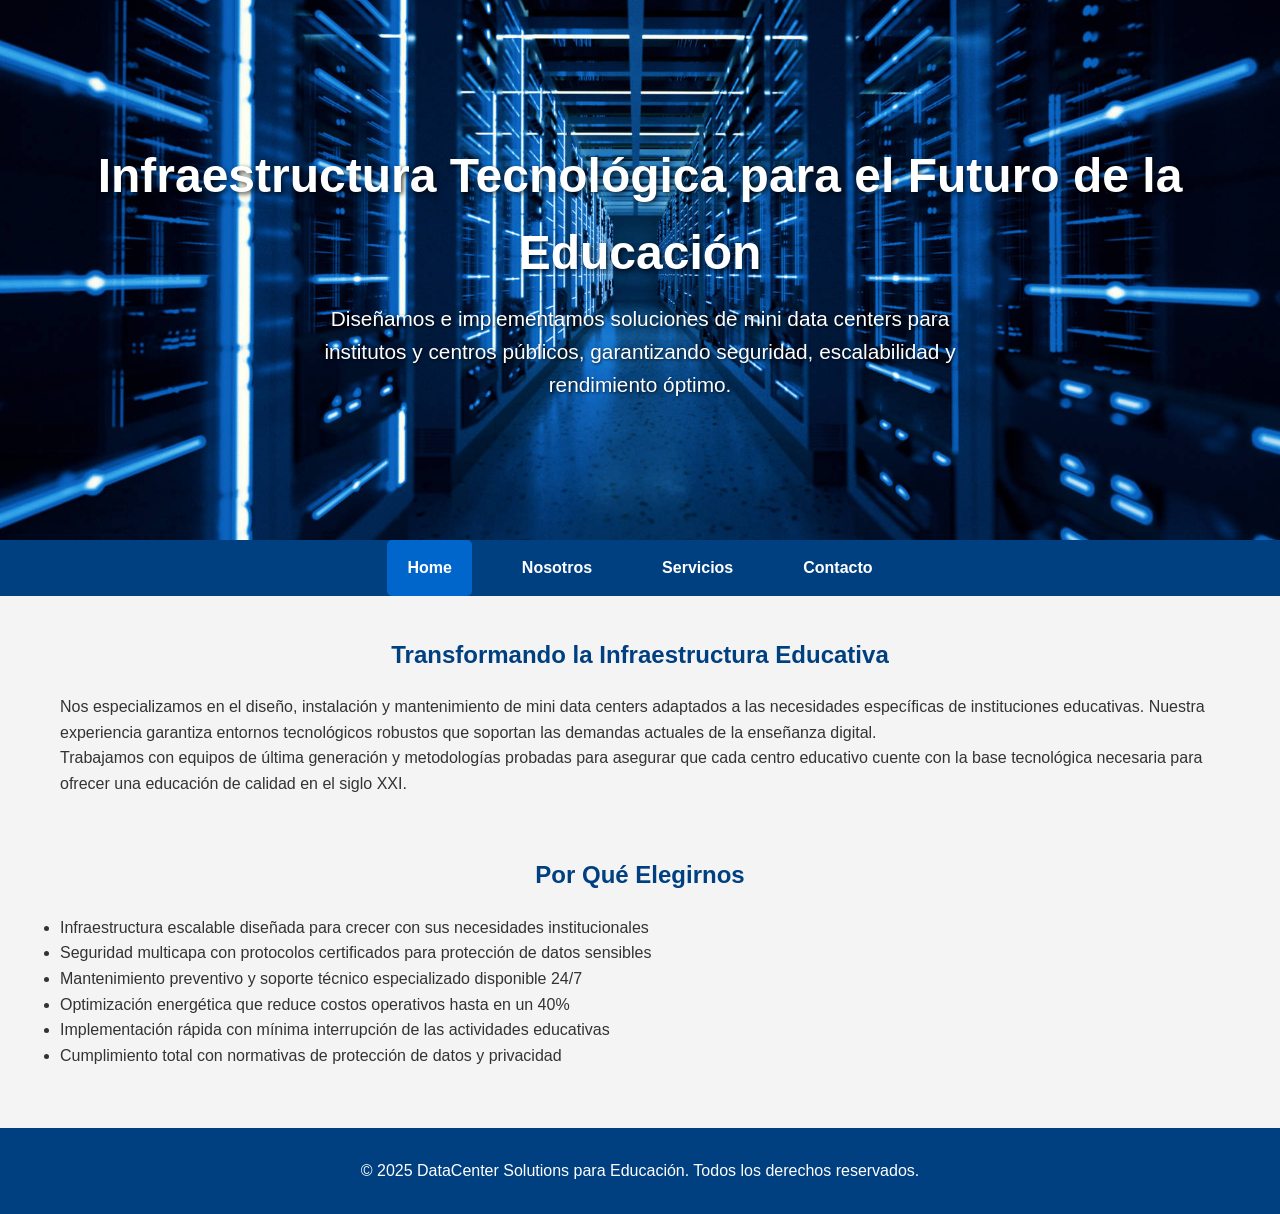
==== PaginaWeb/index.html @ a8e2fc2c "Primer commit desde local" ====
<!DOCTYPE html>
<html lang="es">
<head>
    <meta charset="UTF-8">
    <meta name="viewport" content="width=device-width, initial-scale=1.0">
    <meta name="description" content="Soluciones profesionales de infraestructura tecnológica para centros educativos. Implementación de mini data centers seguros y escalables.">
    <title>Infraestructura Tecnológica para Centros Educativos | DataCenter Solutions</title>
    <link rel="stylesheet" href="css/estilo.css">
</head>
<body>
    <header>
        <h1>Infraestructura Tecnológica para el Futuro de la Educación</h1>
        <p>Diseñamos e implementamos soluciones de mini data centers para institutos y centros públicos, garantizando seguridad, escalabilidad y rendimiento óptimo.</p>
    </header>

    <nav>
        <ul>
            <li><a href="index.html" class="active">Home</a></li>
            <li><a href="sobre.html">Nosotros</a></li>
            <li><a href="servicios.html">Servicios</a></li>
            <li><a href="contacto.html">Contacto</a></li>
        </ul>
    </nav>

    <div class="container">
        <section>
            <h2>Transformando la Infraestructura Educativa</h2>
            <p>Nos especializamos en el diseño, instalación y mantenimiento de mini data centers adaptados a las necesidades específicas de instituciones educativas. Nuestra experiencia garantiza entornos tecnológicos robustos que soportan las demandas actuales de la enseñanza digital.</p>
            <p>Trabajamos con equipos de última generación y metodologías probadas para asegurar que cada centro educativo cuente con la base tecnológica necesaria para ofrecer una educación de calidad en el siglo XXI.</p>
        </section>

        <section>
            <h2>Por Qué Elegirnos</h2>
            <ul>
                <li>Infraestructura escalable diseñada para crecer con sus necesidades institucionales</li>
                <li>Seguridad multicapa con protocolos certificados para protección de datos sensibles</li>
                <li>Mantenimiento preventivo y soporte técnico especializado disponible 24/7</li>
                <li>Optimización energética que reduce costos operativos hasta en un 40%</li>
                <li>Implementación rápida con mínima interrupción de las actividades educativas</li>
                <li>Cumplimiento total con normativas de protección de datos y privacidad</li>
            </ul>
        </section>
    </div>

    <footer>
        <p>&copy; 2025 DataCenter Solutions para Educación. Todos los derechos reservados.</p>
    </footer>
</body>
</html>
---- PaginaWeb/css/estilo.css ----
/* Reset básico */
* {
    margin: 0;
    padding: 0;
    box-sizing: border-box;
}

body {
    font-family: 'Segoe UI', Tahoma, Geneva, Verdana, sans-serif;
    line-height: 1.6;
    color: #333;
    background-color: #f4f4f4;
}

/* Header con imagen hero */
header {
    position: relative;
    background: url('../img/hero.jpg') no-repeat center center/cover;
    height: 60vh;
    color: white;
    display: flex;
    flex-direction: column;
    justify-content: center;
    align-items: center;
    text-align: center;
}

header h1 {
    font-size: 3rem;
    margin-bottom: 10px;
    text-shadow: 2px 2px 5px rgba(0,0,0,0.7);
}

header p {
    font-size: 1.3rem;
    max-width: 700px;
    text-shadow: 1px 1px 3px rgba(0,0,0,0.7);
}

/* Navbar */
nav {
    background-color: #004080;
    position: sticky;
    top: 0;
    z-index: 100;
}

nav ul {
    list-style: none;
    display: flex;
    justify-content: center;
    flex-wrap: wrap;
}

nav ul li {
    margin: 0 15px;
}

nav ul li a {
    display: block;
    padding: 15px 20px;
    color: white;
    text-decoration: none;
    font-weight: bold;
    transition: 0.3s;
}

nav ul li a:hover, nav ul li a.active {
    background-color: #0066cc;
    border-radius: 5px;
}

/* Contenedor general */
.container {
    max-width: 1200px;
    margin: 40px auto;
    padding: 0 20px;
}

/* Secciones */
section {
    margin-bottom: 60px;
}

section h2 {
    color: #004080;
    margin-bottom: 20px;
    text-align: center;
}

/* Tarjetas servicios */
.servicios-grid {
    display: grid;
    grid-template-columns: repeat(auto-fit, minmax(280px, 1fr));
    gap: 20px;
}

.servicio-card {
    background-color: white;
    border-radius: 10px;
    overflow: hidden;
    box-shadow: 0px 5px 15px rgba(0,0,0,0.1);
    transition: transform 0.3s;
}

.servicio-card:hover {
    transform: translateY(-5px);
}

.servicio-card img {
    width: 100%;
    height: 180px;
    object-fit: cover;
}

.servicio-card div {
    padding: 15px;
}

.servicio-card h3 {
    color: #004080;
    margin-bottom: 10px;
}

.servicio-card p {
    font-size: 0.95rem;
    color: #555;
}

/* Formulario contacto */
form {
    display: flex;
    flex-direction: column;
    gap: 15px;
}

form input, form textarea {
    padding: 12px;
    border-radius: 8px;
    border: 1px solid #ccc;
    font-size: 1rem;
    resize: vertical;
}

form button {
    background-color: #004080;
    color: white;
    padding: 12px;
    border: none;
    border-radius: 8px;
    cursor: pointer;
    font-size: 1rem;
    transition: 0.3s;
}

form button:hover {
    background-color: #0066cc;
}

/* Footer */
footer {
    background-color: #004080;
    color: white;
    text-align: center;
    padding: 30px 20px;
}

footer a {
    color: white;
    margin: 0 10px;
    text-decoration: none;
    font-size: 1.2rem;
}

footer a:hover {
    color: #ffcc00;
}

/* Responsive */
@media (max-width: 768px) {
    header h1 {
        font-size: 2rem;
    }

    nav ul li {
        margin: 5px;
    }

    .servicios-grid {
        grid-template-columns: 1fr;
    }
}
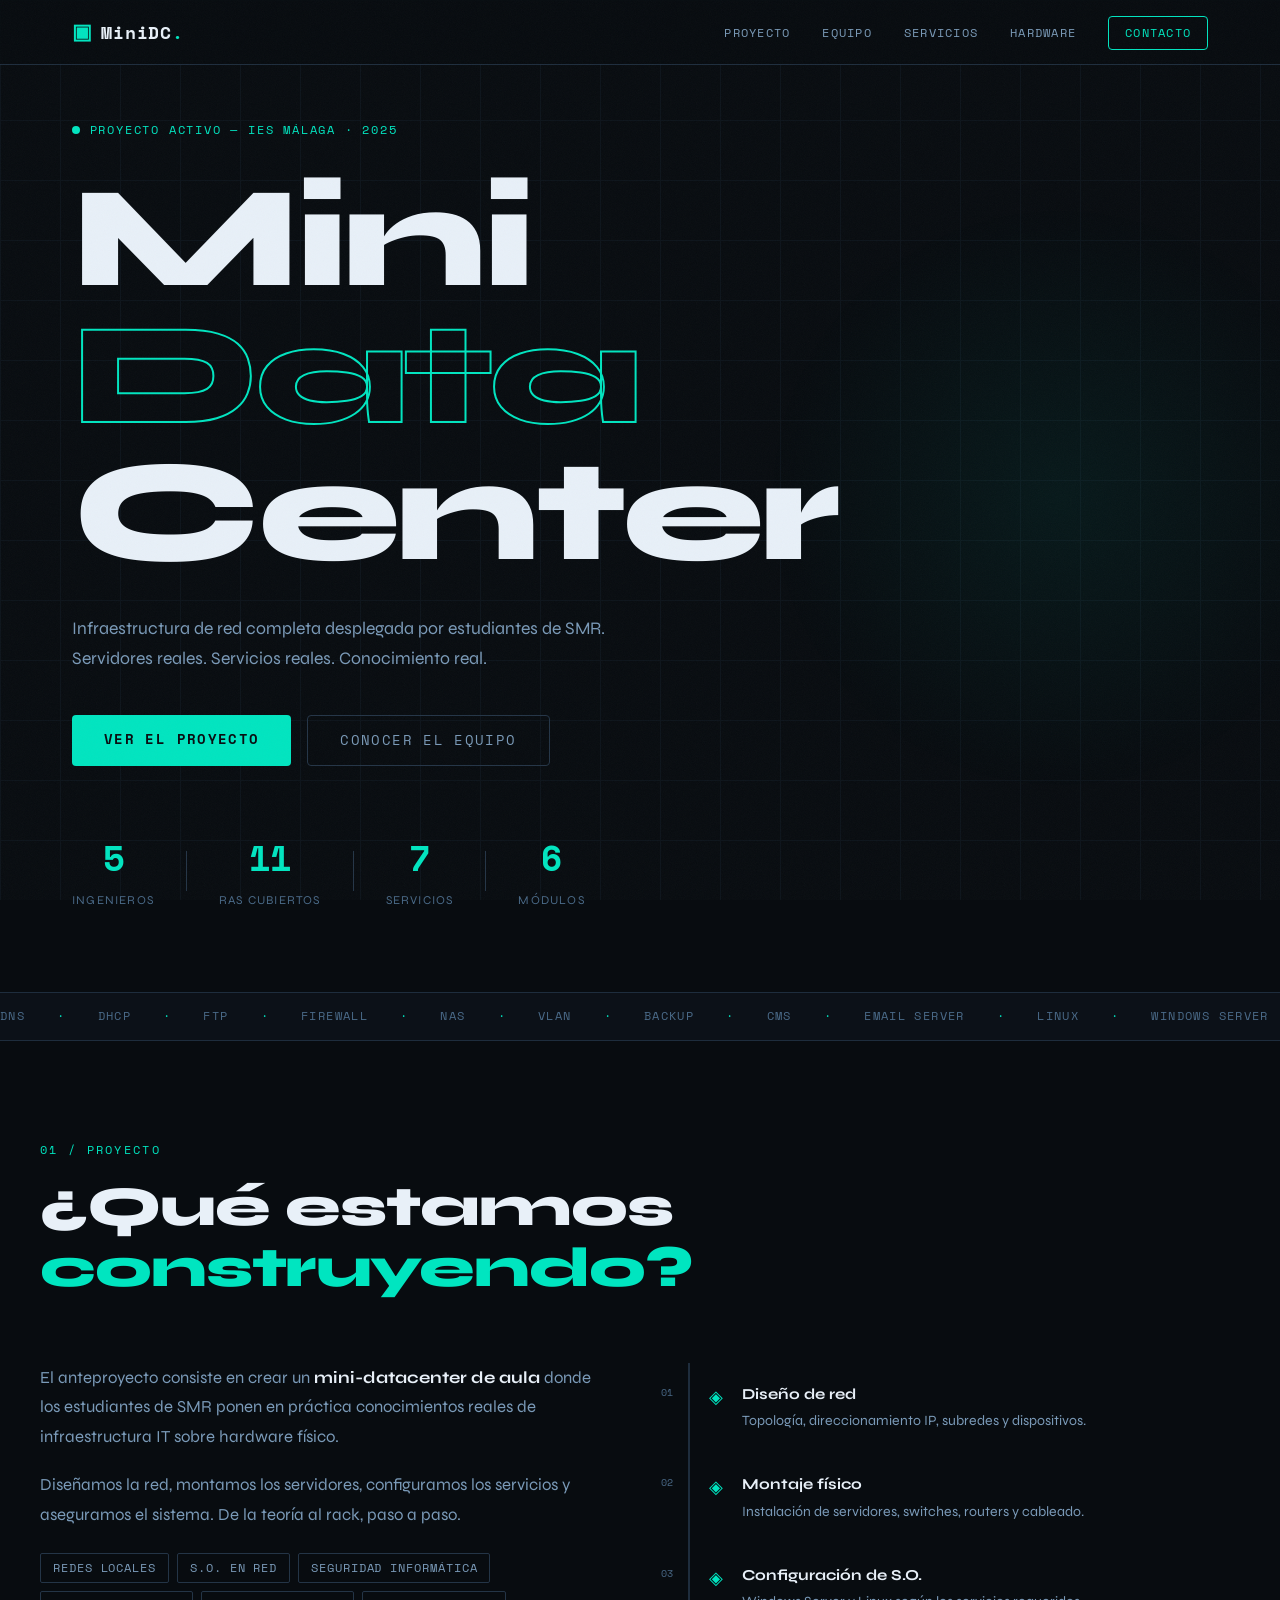
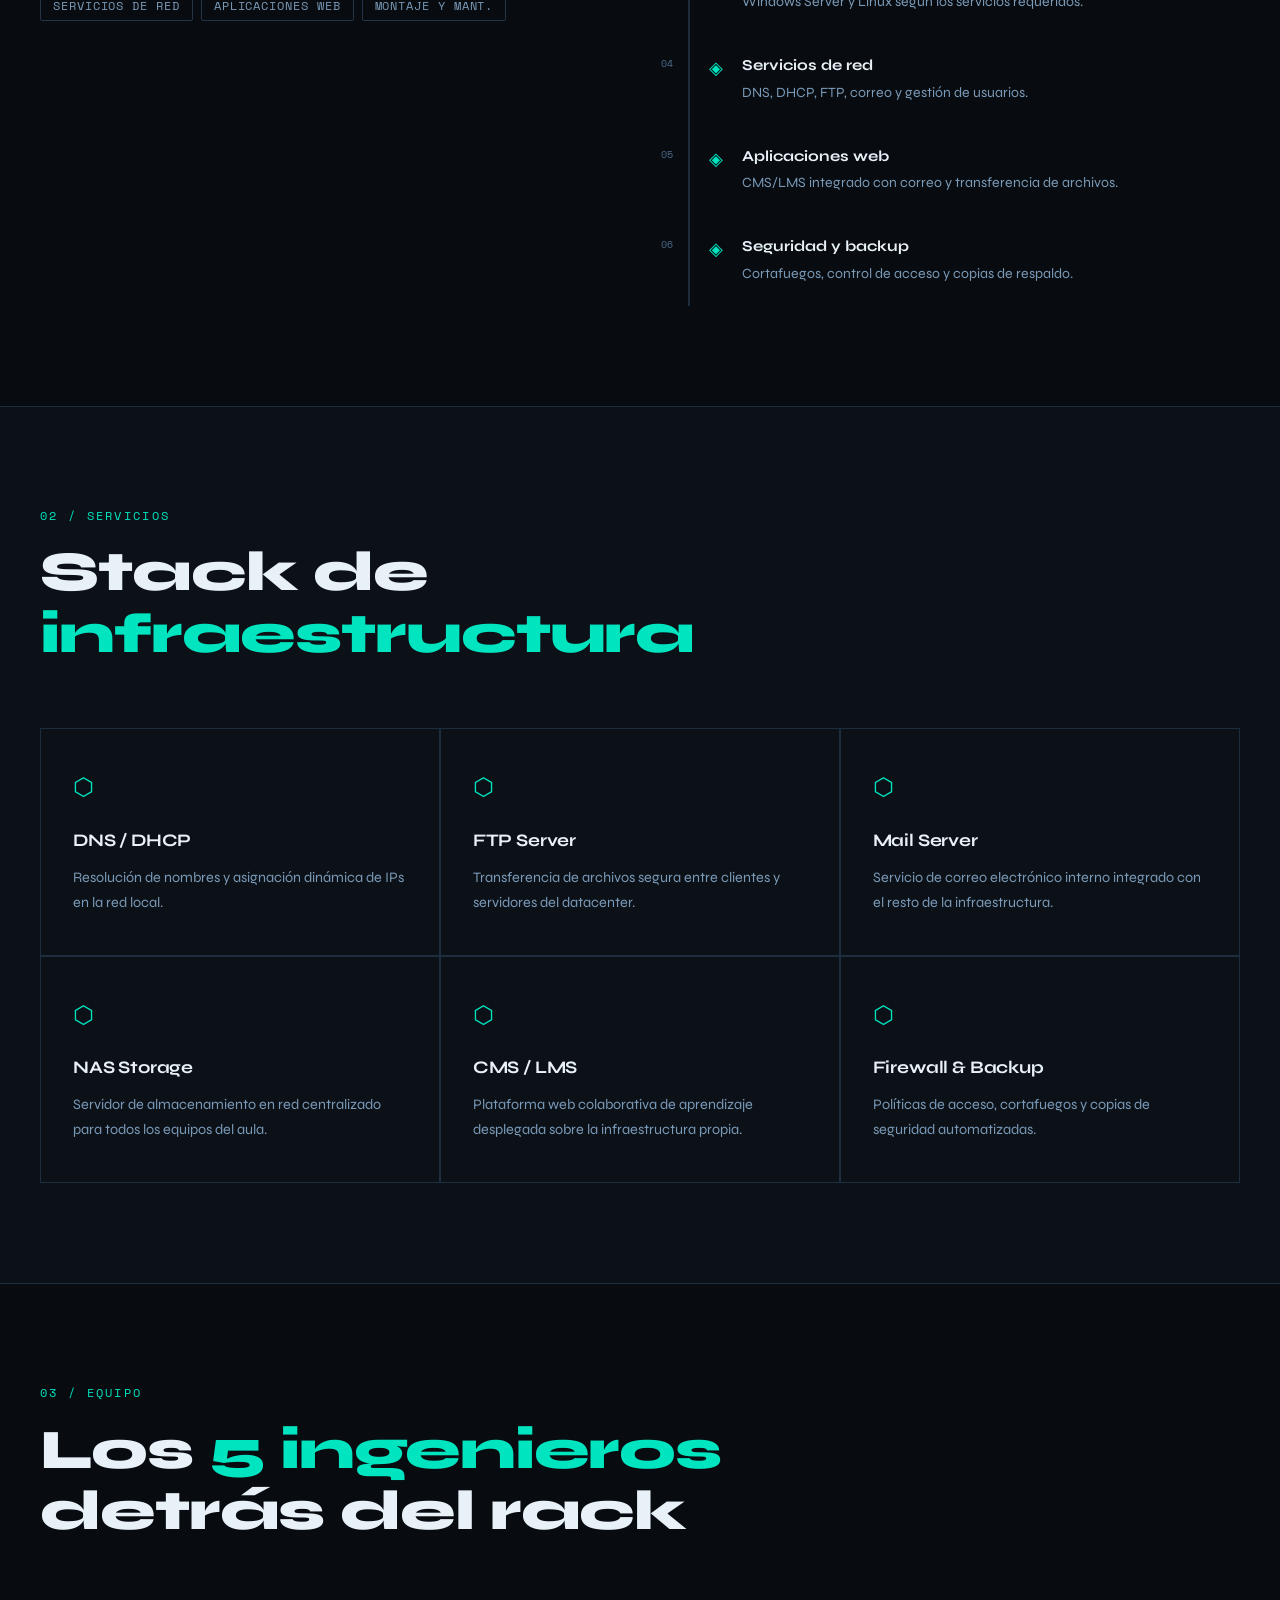
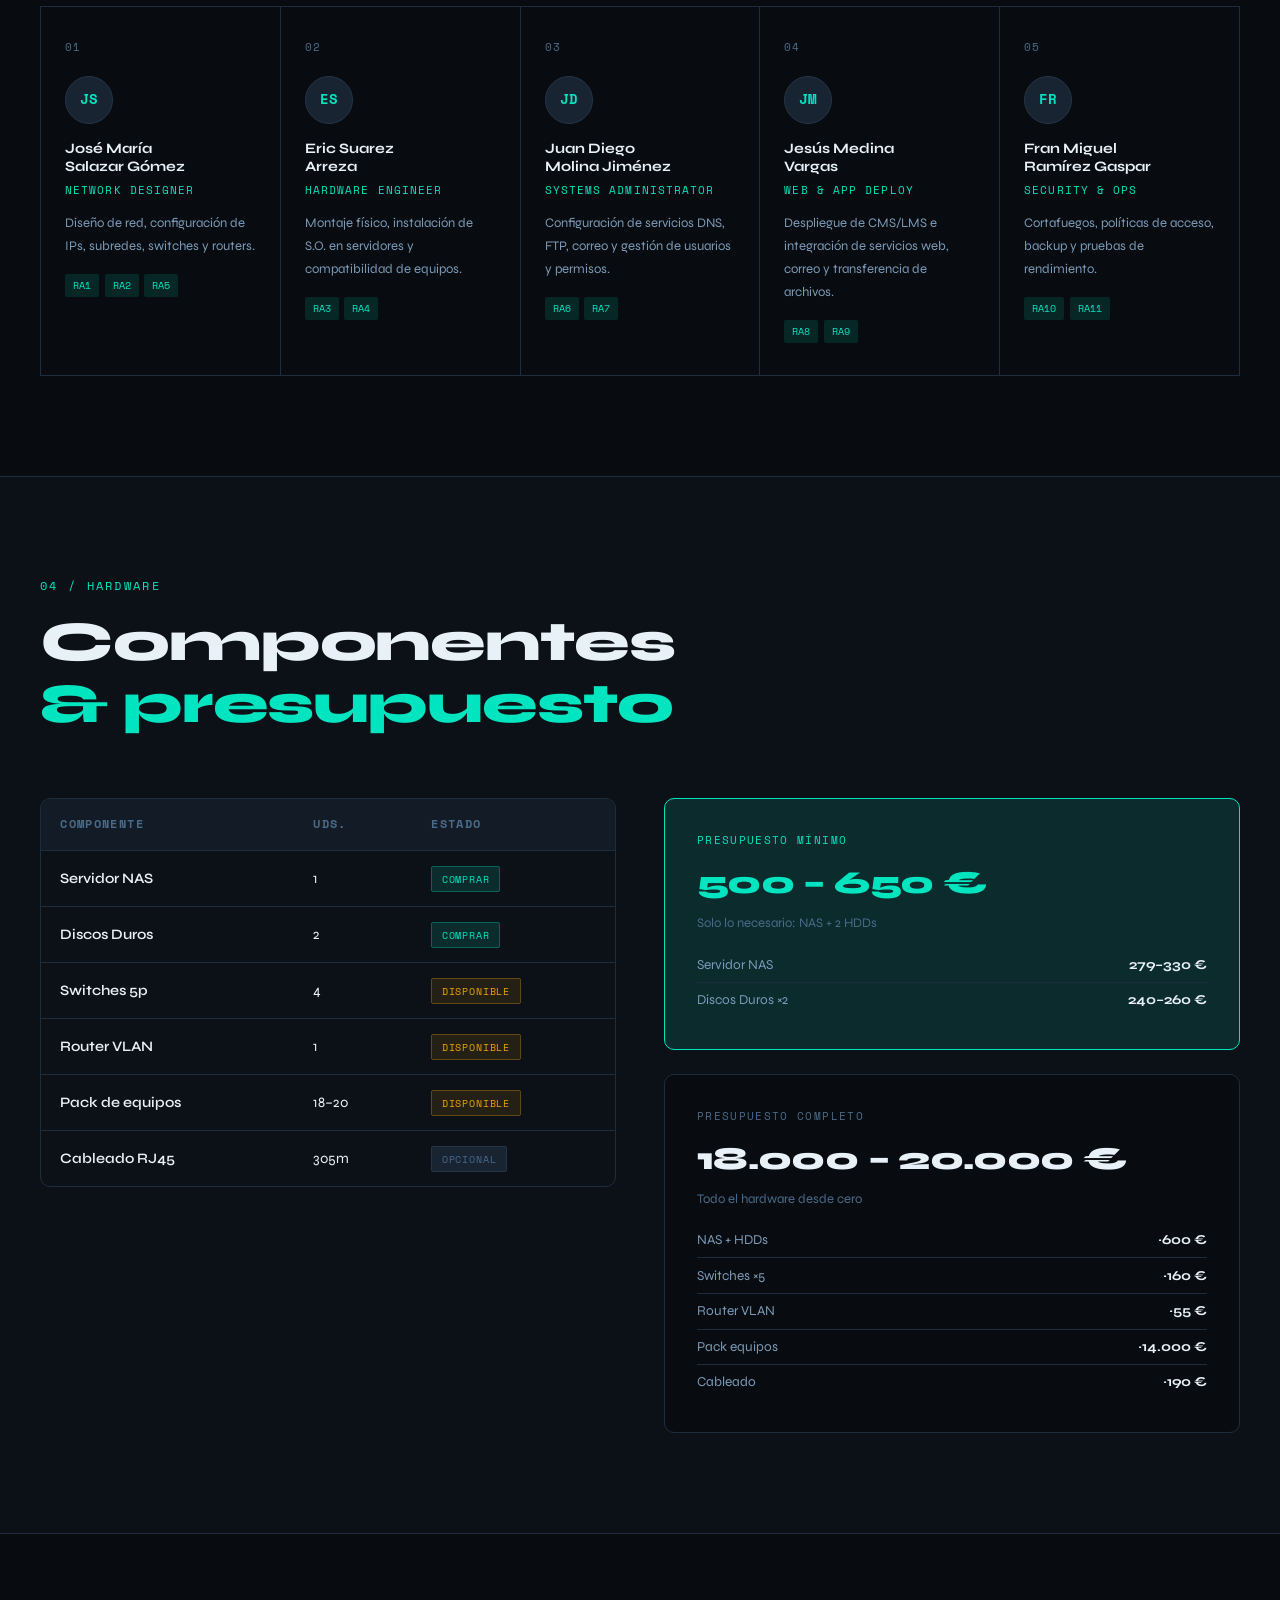
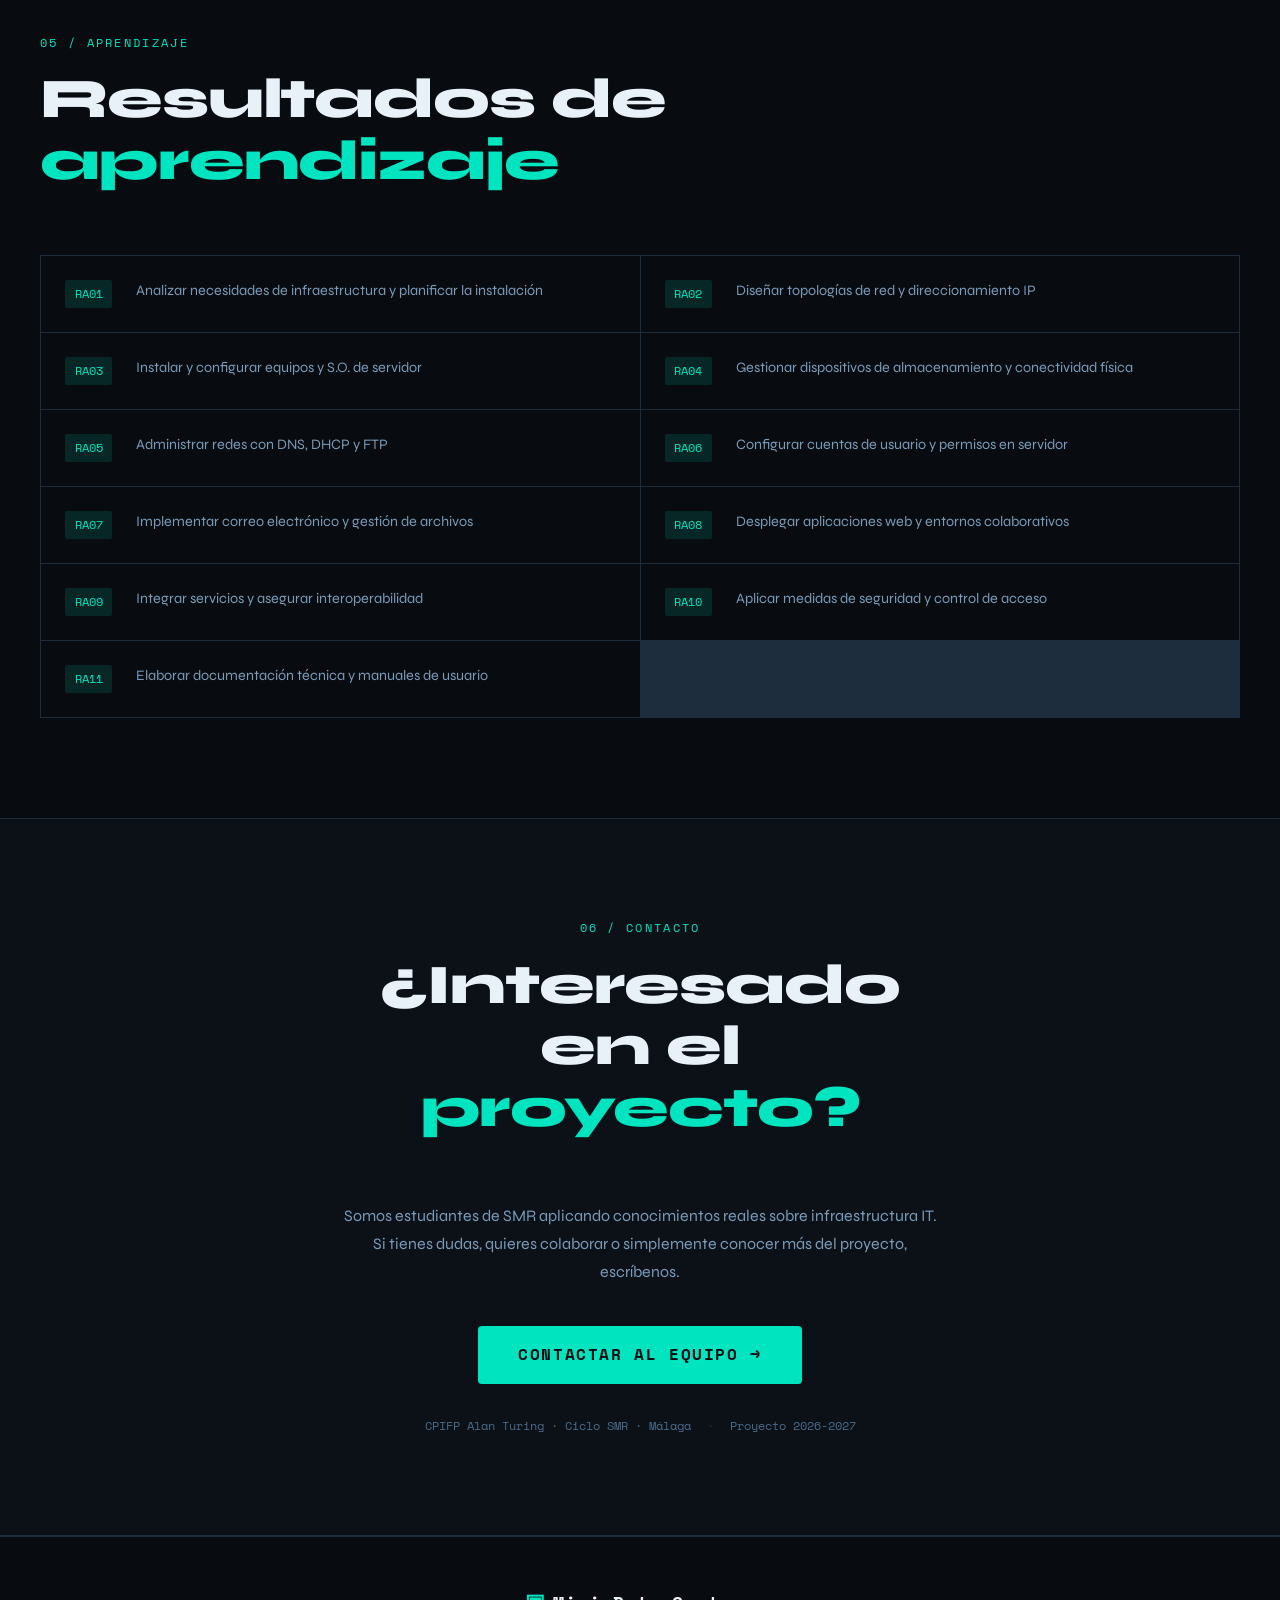
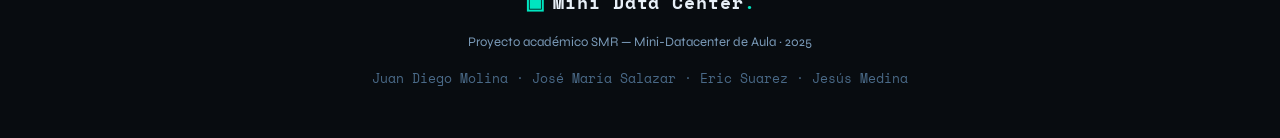
==== commit 49c86cc6: "actualización" ====
--- a/PaginaWeb/index.html
+++ b/PaginaWeb/index.html
@@ -1,49 +1,455 @@
 <!DOCTYPE html>
 <html lang="es">
 <head>
-    <meta charset="UTF-8">
-    <meta name="viewport" content="width=device-width, initial-scale=1.0">
-    <meta name="description" content="Soluciones profesionales de infraestructura tecnológica para centros educativos. Implementación de mini data centers seguros y escalables.">
-    <title>Infraestructura Tecnológica para Centros Educativos | DataCenter Solutions</title>
-    <link rel="stylesheet" href="css/estilo.css">
+  <meta charset="UTF-8" />
+  <meta name="viewport" content="width=device-width, initial-scale=1.0"/>
+  <title>MiniDataCenter — Infraestructura Educativa</title>
+  <link rel="preconnect" href="https://fonts.googleapis.com">
+  <link href="https://fonts.googleapis.com/css2?family=Space+Mono:wght@400;700&family=Syne:wght@400;600;700;800&display=swap" rel="stylesheet">
+  <link rel="stylesheet" href="css/estilo.css" />
 </head>
 <body>
-    <header>
-        <h1>Infraestructura Tecnológica para el Futuro de la Educación</h1>
-        <p>Diseñamos e implementamos soluciones de mini data centers para institutos y centros públicos, garantizando seguridad, escalabilidad y rendimiento óptimo.</p>
-    </header>
-
-    <nav>
-        <ul>
-            <li><a href="index.html" class="active">Home</a></li>
-            <li><a href="sobre.html">Nosotros</a></li>
-            <li><a href="servicios.html">Servicios</a></li>
-            <li><a href="contacto.html">Contacto</a></li>
-        </ul>
-    </nav>
-
-    <div class="container">
-        <section>
-            <h2>Transformando la Infraestructura Educativa</h2>
-            <p>Nos especializamos en el diseño, instalación y mantenimiento de mini data centers adaptados a las necesidades específicas de instituciones educativas. Nuestra experiencia garantiza entornos tecnológicos robustos que soportan las demandas actuales de la enseñanza digital.</p>
-            <p>Trabajamos con equipos de última generación y metodologías probadas para asegurar que cada centro educativo cuente con la base tecnológica necesaria para ofrecer una educación de calidad en el siglo XXI.</p>
-        </section>
-
-        <section>
-            <h2>Por Qué Elegirnos</h2>
-            <ul>
-                <li>Infraestructura escalable diseñada para crecer con sus necesidades institucionales</li>
-                <li>Seguridad multicapa con protocolos certificados para protección de datos sensibles</li>
-                <li>Mantenimiento preventivo y soporte técnico especializado disponible 24/7</li>
-                <li>Optimización energética que reduce costos operativos hasta en un 40%</li>
-                <li>Implementación rápida con mínima interrupción de las actividades educativas</li>
-                <li>Cumplimiento total con normativas de protección de datos y privacidad</li>
+
+  <!-- NOISE OVERLAY -->
+  <div class="noise"></div>
+
+  <!-- GRID BG -->
+  <div class="grid-bg"></div>
+
+  <!-- NAV -->
+  <nav>
+    <div class="nav-inner">
+      <div class="logo">
+        <span class="logo-icon">▣</span>
+        <span class="logo-text">MiniDC<span class="accent">.</span></span>
+      </div>
+      <ul class="nav-links">
+        <li><a href="#proyecto">Proyecto</a></li>
+        <li><a href="#equipo">Equipo</a></li>
+        <li><a href="#servicios">Servicios</a></li>
+        <li><a href="#componentes">Hardware</a></li>
+        <li><a href="#contacto" class="nav-cta">Contacto</a></li>
+      </ul>
+      <button class="hamburger" id="hamburger" aria-label="Menú">
+        <span></span><span></span><span></span>
+      </button>
+    </div>
+  </nav>
+
+  <!-- HERO -->
+  <section class="hero" id="hero">
+    <div class="hero-tag">
+      <span class="dot"></span> Proyecto activo — IES Málaga · 2025
+    </div>
+    <h1 class="hero-title">
+      Mini<br/>
+      <span class="hero-outline">Data</span><br/>
+      Center
+    </h1>
+    <p class="hero-sub">
+      Infraestructura de red completa desplegada por estudiantes de SMR.<br/>
+      Servidores reales. Servicios reales. Conocimiento real.
+    </p>
+    <div class="hero-ctas">
+      <a href="#proyecto" class="btn-primary">Ver el proyecto</a>
+      <a href="#equipo" class="btn-ghost">Conocer el equipo</a>
+    </div>
+    <div class="hero-stats">
+      <div class="stat">
+        <span class="stat-num">5</span>
+        <span class="stat-label">Ingenieros</span>
+      </div>
+      <div class="stat-div"></div>
+      <div class="stat">
+        <span class="stat-num">11</span>
+        <span class="stat-label">RAs cubiertos</span>
+      </div>
+      <div class="stat-div"></div>
+      <div class="stat">
+        <span class="stat-num">7</span>
+        <span class="stat-label">Servicios</span>
+      </div>
+      <div class="stat-div"></div>
+      <div class="stat">
+        <span class="stat-num">6</span>
+        <span class="stat-label">Módulos</span>
+      </div>
+    </div>
+  </section>
+
+  <!-- TICKER -->
+  <div class="ticker-wrap">
+    <div class="ticker">
+      <span>DNS</span><span>·</span>
+      <span>DHCP</span><span>·</span>
+      <span>FTP</span><span>·</span>
+      <span>FIREWALL</span><span>·</span>
+      <span>NAS</span><span>·</span>
+      <span>VLAN</span><span>·</span>
+      <span>BACKUP</span><span>·</span>
+      <span>CMS</span><span>·</span>
+      <span>EMAIL SERVER</span><span>·</span>
+      <span>LINUX</span><span>·</span>
+      <span>WINDOWS SERVER</span><span>·</span>
+      <span>DNS</span><span>·</span>
+      <span>DHCP</span><span>·</span>
+      <span>FTP</span><span>·</span>
+      <span>FIREWALL</span><span>·</span>
+      <span>NAS</span><span>·</span>
+      <span>VLAN</span><span>·</span>
+      <span>BACKUP</span><span>·</span>
+      <span>CMS</span><span>·</span>
+      <span>EMAIL SERVER</span><span>·</span>
+      <span>LINUX</span><span>·</span>
+      <span>WINDOWS SERVER</span><span>·</span>
+    </div>
+  </div>
+
+  <!-- PROYECTO -->
+  <section class="section" id="proyecto">
+    <div class="section-inner">
+      <div class="section-header">
+        <span class="section-tag">01 / Proyecto</span>
+        <h2>¿Qué estamos<br/><span class="accent">construyendo?</span></h2>
+      </div>
+      <div class="proyecto-grid">
+        <div class="proyecto-text">
+          <p>El anteproyecto consiste en crear un <strong>mini-datacenter de aula</strong> donde los estudiantes de SMR ponen en práctica conocimientos reales de infraestructura IT sobre hardware físico.</p>
+          <p>Diseñamos la red, montamos los servidores, configuramos los servicios y aseguramos el sistema. De la teoría al rack, paso a paso.</p>
+          <div class="justificacion-badges">
+            <span class="badge">Redes Locales</span>
+            <span class="badge">S.O. en Red</span>
+            <span class="badge">Seguridad Informática</span>
+            <span class="badge">Servicios de Red</span>
+            <span class="badge">Aplicaciones Web</span>
+            <span class="badge">Montaje y Mant.</span>
+          </div>
+        </div>
+        <div class="proyecto-fases">
+          <div class="fase" data-num="01">
+            <div class="fase-icon">◈</div>
+            <div>
+              <h4>Diseño de red</h4>
+              <p>Topología, direccionamiento IP, subredes y dispositivos.</p>
+            </div>
+          </div>
+          <div class="fase" data-num="02">
+            <div class="fase-icon">◈</div>
+            <div>
+              <h4>Montaje físico</h4>
+              <p>Instalación de servidores, switches, routers y cableado.</p>
+            </div>
+          </div>
+          <div class="fase" data-num="03">
+            <div class="fase-icon">◈</div>
+            <div>
+              <h4>Configuración de S.O.</h4>
+              <p>Windows Server y Linux según los servicios requeridos.</p>
+            </div>
+          </div>
+          <div class="fase" data-num="04">
+            <div class="fase-icon">◈</div>
+            <div>
+              <h4>Servicios de red</h4>
+              <p>DNS, DHCP, FTP, correo y gestión de usuarios.</p>
+            </div>
+          </div>
+          <div class="fase" data-num="05">
+            <div class="fase-icon">◈</div>
+            <div>
+              <h4>Aplicaciones web</h4>
+              <p>CMS/LMS integrado con correo y transferencia de archivos.</p>
+            </div>
+          </div>
+          <div class="fase" data-num="06">
+            <div class="fase-icon">◈</div>
+            <div>
+              <h4>Seguridad y backup</h4>
+              <p>Cortafuegos, control de acceso y copias de respaldo.</p>
+            </div>
+          </div>
+        </div>
+      </div>
+    </div>
+  </section>
+
+  <!-- SERVICIOS -->
+  <section class="section section-dark" id="servicios">
+    <div class="section-inner">
+      <div class="section-header">
+        <span class="section-tag">02 / Servicios</span>
+        <h2>Stack de<br/><span class="accent">infraestructura</span></h2>
+      </div>
+      <div class="servicios-grid">
+        <div class="servicio-card">
+          <div class="servicio-icon">⬡</div>
+          <h3>DNS / DHCP</h3>
+          <p>Resolución de nombres y asignación dinámica de IPs en la red local.</p>
+        </div>
+        <div class="servicio-card">
+          <div class="servicio-icon">⬡</div>
+          <h3>FTP Server</h3>
+          <p>Transferencia de archivos segura entre clientes y servidores del datacenter.</p>
+        </div>
+        <div class="servicio-card">
+          <div class="servicio-icon">⬡</div>
+          <h3>Mail Server</h3>
+          <p>Servicio de correo electrónico interno integrado con el resto de la infraestructura.</p>
+        </div>
+        <div class="servicio-card">
+          <div class="servicio-icon">⬡</div>
+          <h3>NAS Storage</h3>
+          <p>Servidor de almacenamiento en red centralizado para todos los equipos del aula.</p>
+        </div>
+        <div class="servicio-card">
+          <div class="servicio-icon">⬡</div>
+          <h3>CMS / LMS</h3>
+          <p>Plataforma web colaborativa de aprendizaje desplegada sobre la infraestructura propia.</p>
+        </div>
+        <div class="servicio-card">
+          <div class="servicio-icon">⬡</div>
+          <h3>Firewall &amp; Backup</h3>
+          <p>Políticas de acceso, cortafuegos y copias de seguridad automatizadas.</p>
+        </div>
+      </div>
+    </div>
+  </section>
+
+  <!-- EQUIPO -->
+  <section class="section" id="equipo">
+    <div class="section-inner">
+      <div class="section-header">
+        <span class="section-tag">03 / Equipo</span>
+        <h2>Los <span class="accent">5 ingenieros</span><br/>detrás del rack</h2>
+      </div>
+      <div class="equipo-grid">
+
+        <div class="miembro-card">
+          <div class="miembro-num">01</div>
+          <div class="miembro-avatar">JS</div>
+          <h3>José María<br/>Salazar Gómez</h3>
+          <div class="miembro-rol">Network Designer</div>
+          <p>Diseño de red, configuración de IPs, subredes, switches y routers.</p>
+          <div class="miembro-ras">
+            <span class="ra">RA1</span>
+            <span class="ra">RA2</span>
+            <span class="ra">RA5</span>
+          </div>
+        </div>
+
+        <div class="miembro-card">
+          <div class="miembro-num">02</div>
+          <div class="miembro-avatar">ES</div>
+          <h3>Eric Suarez<br/>Arreza</h3>
+          <div class="miembro-rol">Hardware Engineer</div>
+          <p>Montaje físico, instalación de S.O. en servidores y compatibilidad de equipos.</p>
+          <div class="miembro-ras">
+            <span class="ra">RA3</span>
+            <span class="ra">RA4</span>
+          </div>
+        </div>
+
+        <div class="miembro-card">
+          <div class="miembro-num">03</div>
+          <div class="miembro-avatar">JD</div>
+          <h3>Juan Diego<br/>Molina Jiménez</h3>
+          <div class="miembro-rol">Systems Administrator</div>
+          <p>Configuración de servicios DNS, FTP, correo y gestión de usuarios y permisos.</p>
+          <div class="miembro-ras">
+            <span class="ra">RA6</span>
+            <span class="ra">RA7</span>
+          </div>
+        </div>
+
+        <div class="miembro-card">
+          <div class="miembro-num">04</div>
+          <div class="miembro-avatar">JM</div>
+          <h3>Jesús Medina<br/>Vargas</h3>
+          <div class="miembro-rol">Web & App Deploy</div>
+          <p>Despliegue de CMS/LMS e integración de servicios web, correo y transferencia de archivos.</p>
+          <div class="miembro-ras">
+            <span class="ra">RA8</span>
+            <span class="ra">RA9</span>
+          </div>
+        </div>
+
+        <div class="miembro-card">
+          <div class="miembro-num">05</div>
+          <div class="miembro-avatar">FR</div>
+          <h3>Fran Miguel<br/>Ramírez Gaspar</h3>
+          <div class="miembro-rol">Security & Ops</div>
+          <p>Cortafuegos, políticas de acceso, backup y pruebas de rendimiento.</p>
+          <div class="miembro-ras">
+            <span class="ra">RA10</span>
+            <span class="ra">RA11</span>
+          </div>
+        </div>
+
+      </div>
+    </div>
+  </section>
+
+  <!-- COMPONENTES / HARDWARE -->
+  <section class="section section-dark" id="componentes">
+    <div class="section-inner">
+      <div class="section-header">
+        <span class="section-tag">04 / Hardware</span>
+        <h2>Componentes<br/><span class="accent">&amp; presupuesto</span></h2>
+      </div>
+      <div class="hardware-layout">
+        <div class="hardware-table-wrap">
+          <table class="hardware-table">
+            <thead>
+              <tr>
+                <th>Componente</th>
+                <th>Uds.</th>
+                <th>Estado</th>
+              </tr>
+            </thead>
+            <tbody>
+              <tr>
+                <td><span class="hw-name">Servidor NAS</span></td>
+                <td>1</td>
+                <td><span class="badge-comprar">Comprar</span></td>
+              </tr>
+              <tr>
+                <td><span class="hw-name">Discos Duros</span></td>
+                <td>2</td>
+                <td><span class="badge-comprar">Comprar</span></td>
+              </tr>
+              <tr>
+                <td><span class="hw-name">Switches 5p</span></td>
+                <td>4</td>
+                <td><span class="badge-disponible">Disponible</span></td>
+              </tr>
+              <tr>
+                <td><span class="hw-name">Router VLAN</span></td>
+                <td>1</td>
+                <td><span class="badge-disponible">Disponible</span></td>
+              </tr>
+              <tr>
+                <td><span class="hw-name">Pack de equipos</span></td>
+                <td>18–20</td>
+                <td><span class="badge-disponible">Disponible</span></td>
+              </tr>
+              <tr>
+                <td><span class="hw-name">Cableado RJ45</span></td>
+                <td>305m</td>
+                <td><span class="badge-opcional">Opcional</span></td>
+              </tr>
+            </tbody>
+          </table>
+        </div>
+        <div class="presupuesto-cards">
+          <div class="presup-card presup-min">
+            <div class="presup-label">Presupuesto mínimo</div>
+            <div class="presup-amount">500 – 650 €</div>
+            <div class="presup-detail">Solo lo necesario: NAS + 2 HDDs</div>
+            <ul class="presup-items">
+              <li>Servidor NAS <strong>279–330 €</strong></li>
+              <li>Discos Duros ×2 <strong>240–260 €</strong></li>
             </ul>
-        </section>
-    </div>
-
-    <footer>
-        <p>&copy; 2025 DataCenter Solutions para Educación. Todos los derechos reservados.</p>
-    </footer>
+          </div>
+          <div class="presup-card presup-full">
+            <div class="presup-label">Presupuesto completo</div>
+            <div class="presup-amount">18.000 – 20.000 €</div>
+            <div class="presup-detail">Todo el hardware desde cero</div>
+            <ul class="presup-items">
+              <li>NAS + HDDs <strong>~600 €</strong></li>
+              <li>Switches ×5 <strong>~160 €</strong></li>
+              <li>Router VLAN <strong>~55 €</strong></li>
+              <li>Pack equipos <strong>~14.000 €</strong></li>
+              <li>Cableado <strong>~190 €</strong></li>
+            </ul>
+          </div>
+        </div>
+      </div>
+    </div>
+  </section>
+
+  <!-- RA SECTION -->
+  <section class="section" id="ras">
+    <div class="section-inner">
+      <div class="section-header">
+        <span class="section-tag">05 / Aprendizaje</span>
+        <h2>Resultados de<br/><span class="accent">aprendizaje</span></h2>
+      </div>
+      <div class="ra-grid">
+        <div class="ra-item"><span class="ra-code">RA01</span><span class="ra-desc">Analizar necesidades de infraestructura y planificar la instalación</span></div>
+        <div class="ra-item"><span class="ra-code">RA02</span><span class="ra-desc">Diseñar topologías de red y direccionamiento IP</span></div>
+        <div class="ra-item"><span class="ra-code">RA03</span><span class="ra-desc">Instalar y configurar equipos y S.O. de servidor</span></div>
+        <div class="ra-item"><span class="ra-code">RA04</span><span class="ra-desc">Gestionar dispositivos de almacenamiento y conectividad física</span></div>
+        <div class="ra-item"><span class="ra-code">RA05</span><span class="ra-desc">Administrar redes con DNS, DHCP y FTP</span></div>
+        <div class="ra-item"><span class="ra-code">RA06</span><span class="ra-desc">Configurar cuentas de usuario y permisos en servidor</span></div>
+        <div class="ra-item"><span class="ra-code">RA07</span><span class="ra-desc">Implementar correo electrónico y gestión de archivos</span></div>
+        <div class="ra-item"><span class="ra-code">RA08</span><span class="ra-desc">Desplegar aplicaciones web y entornos colaborativos</span></div>
+        <div class="ra-item"><span class="ra-code">RA09</span><span class="ra-desc">Integrar servicios y asegurar interoperabilidad</span></div>
+        <div class="ra-item"><span class="ra-code">RA10</span><span class="ra-desc">Aplicar medidas de seguridad y control de acceso</span></div>
+        <div class="ra-item"><span class="ra-code">RA11</span><span class="ra-desc">Elaborar documentación técnica y manuales de usuario</span></div>
+      </div>
+    </div>
+  </section>
+
+  <!-- CONTACTO -->
+  <section class="section section-dark" id="contacto">
+    <div class="section-inner contact-inner">
+      <div class="section-header">
+        <span class="section-tag">06 / Contacto</span>
+        <h2>¿Interesado en el<br/><span class="accent">proyecto?</span></h2>
+      </div>
+      <p class="contact-sub">Somos estudiantes de SMR aplicando conocimientos reales sobre infraestructura IT. Si tienes dudas, quieres colaborar o simplemente conocer más del proyecto, escríbenos.</p>
+      <a href="mailto:info@minidatacenter.edu" class="btn-primary btn-large">Contactar al equipo →</a>
+      <div class="contact-info">
+        <span>CPIFP Alan Turing · Ciclo SMR · Málaga</span>
+        <span class="sep">·</span>
+        <span>Proyecto 2026-2027</span>
+      </div>
+    </div>
+  </section>
+
+  <!-- FOOTER -->
+  <footer>
+    <div class="footer-inner">
+      <div class="logo">
+        <span class="logo-icon">▣</span>
+        <span class="logo-text">Mini Data Center<span class="accent">.</span></span>
+      </div>
+      <p>Proyecto académico SMR — Mini-Datacenter de Aula · 2025</p>
+      <p class="footer-names">Juan Diego Molina · José María Salazar · Eric Suarez · Jesús Medina</p>
+    </div>
+  </footer>
+
+  <script>
+    // Hamburger menu
+    const hamburger = document.getElementById('hamburger');
+    const navLinks = document.querySelector('.nav-links');
+    hamburger.addEventListener('click', () => {
+      navLinks.classList.toggle('open');
+      hamburger.classList.toggle('active');
+    });
+
+    // Smooth scroll
+    document.querySelectorAll('a[href^="#"]').forEach(a => {
+      a.addEventListener('click', e => {
+        e.preventDefault();
+        const target = document.querySelector(a.getAttribute('href'));
+        if (target) target.scrollIntoView({ behavior: 'smooth' });
+        navLinks.classList.remove('open');
+        hamburger.classList.remove('active');
+      });
+    });
+
+    // Fade-in on scroll
+    const observer = new IntersectionObserver((entries) => {
+      entries.forEach(e => {
+        if (e.isIntersecting) e.target.classList.add('visible');
+      });
+    }, { threshold: 0.1 });
+
+    document.querySelectorAll('.fase, .servicio-card, .miembro-card, .ra-item, .presup-card').forEach(el => {
+      el.classList.add('fade-in');
+      observer.observe(el);
+    });
+  </script>
 </body>
 </html>
--- a/PaginaWeb/css/estilo.css
+++ b/PaginaWeb/css/estilo.css
@@ -1,193 +1,791 @@
-
-/* Reset básico */
-* {
-    margin: 0;
-    padding: 0;
-    box-sizing: border-box;
-}
-
+/* =============================================
+   MINI DATACENTER — styles.css
+   Estética: Industrial / Tech Dark
+   ============================================= */
+
+/* --- VARIABLES --- */
+:root {
+  --bg: #080c10;
+  --bg2: #0c1118;
+  --bg3: #111820;
+  --surface: #131c26;
+  --surface2: #192433;
+  --border: #1e2d3d;
+  --border2: #243547;
+  --accent: #00e5c0;
+  --accent2: #00b89a;
+  --accent-dim: rgba(0, 229, 192, 0.12);
+  --accent-glow: rgba(0, 229, 192, 0.25);
+  --text: #e8f0f8;
+  --text2: #7a9ab8;
+  --text3: #4a6a88;
+  --warn: #f0a500;
+  --font-display: 'Syne', sans-serif;
+  --font-mono: 'Space Mono', monospace;
+  --radius: 4px;
+  --radius-lg: 10px;
+}
+
+/* --- RESET --- */
+*, *::before, *::after { box-sizing: border-box; margin: 0; padding: 0; }
+html { scroll-behavior: smooth; }
 body {
-    font-family: 'Segoe UI', Tahoma, Geneva, Verdana, sans-serif;
-    line-height: 1.6;
-    color: #333;
-    background-color: #f4f4f4;
-}
-
-/* Header con imagen hero */
-header {
-    position: relative;
-    background: url('../img/hero.jpg') no-repeat center center/cover;
-    height: 60vh;
-    color: white;
-    display: flex;
+  background: var(--bg);
+  color: var(--text);
+  font-family: var(--font-display);
+  overflow-x: hidden;
+  line-height: 1.6;
+}
+a { text-decoration: none; color: inherit; }
+ul { list-style: none; }
+p { color: var(--text2); line-height: 1.75; }
+strong { color: var(--text); }
+
+/* --- NOISE OVERLAY --- */
+.noise {
+  pointer-events: none;
+  position: fixed;
+  inset: 0;
+  z-index: 9999;
+  opacity: 0.035;
+  background-image: url("data:image/svg+xml,%3Csvg viewBox='0 0 256 256' xmlns='http://www.w3.org/2000/svg'%3E%3Cfilter id='n'%3E%3CfeTurbulence type='fractalNoise' baseFrequency='0.9' numOctaves='4' stitchTiles='stitch'/%3E%3C/filter%3E%3Crect width='100%25' height='100%25' filter='url(%23n)'/%3E%3C/svg%3E");
+  background-size: 200px;
+}
+
+/* --- GRID BG --- */
+.grid-bg {
+  pointer-events: none;
+  position: fixed;
+  inset: 0;
+  z-index: 0;
+  background-image:
+    linear-gradient(var(--border) 1px, transparent 1px),
+    linear-gradient(90deg, var(--border) 1px, transparent 1px);
+  background-size: 60px 60px;
+  opacity: 0.25;
+}
+
+/* --- NAV --- */
+nav {
+  position: fixed;
+  top: 0;
+  width: 100%;
+  z-index: 1000;
+  background: rgba(8, 12, 16, 0.85);
+  backdrop-filter: blur(12px);
+  border-bottom: 1px solid var(--border);
+}
+
+.nav-inner {
+  max-width: 1200px;
+  margin: 0 auto;
+  padding: 0 2rem;
+  height: 64px;
+  display: flex;
+  align-items: center;
+  justify-content: space-between;
+}
+
+.logo {
+  display: flex;
+  align-items: center;
+  gap: 0.5rem;
+  font-family: var(--font-mono);
+  font-size: 1.1rem;
+  font-weight: 700;
+  letter-spacing: 0.05em;
+}
+.logo-icon {
+  color: var(--accent);
+  font-size: 1.3rem;
+}
+.accent { color: var(--accent); }
+
+.nav-links {
+  display: flex;
+  align-items: center;
+  gap: 2rem;
+}
+.nav-links a {
+  font-family: var(--font-mono);
+  font-size: 0.78rem;
+  text-transform: uppercase;
+  letter-spacing: 0.1em;
+  color: var(--text2);
+  transition: color 0.2s;
+}
+.nav-links a:hover { color: var(--accent); }
+.nav-links .nav-cta {
+  border: 1px solid var(--accent);
+  color: var(--accent);
+  padding: 0.4rem 1rem;
+  border-radius: var(--radius);
+  transition: background 0.2s, color 0.2s;
+}
+.nav-links .nav-cta:hover {
+  background: var(--accent);
+  color: var(--bg);
+}
+
+.hamburger {
+  display: none;
+  flex-direction: column;
+  gap: 5px;
+  background: none;
+  border: none;
+  cursor: pointer;
+  padding: 4px;
+}
+.hamburger span {
+  display: block;
+  width: 24px;
+  height: 2px;
+  background: var(--text);
+  transition: all 0.3s;
+}
+.hamburger.active span:nth-child(1) { transform: translateY(7px) rotate(45deg); }
+.hamburger.active span:nth-child(2) { opacity: 0; }
+.hamburger.active span:nth-child(3) { transform: translateY(-7px) rotate(-45deg); }
+
+/* --- HERO --- */
+.hero {
+  position: relative;
+  z-index: 1;
+  min-height: 100vh;
+  display: flex;
+  flex-direction: column;
+  justify-content: center;
+  padding: 120px 2rem 80px;
+  max-width: 1200px;
+  margin: 0 auto;
+}
+
+.hero::before {
+  content: '';
+  position: absolute;
+  top: 20%;
+  right: -10%;
+  width: 600px;
+  height: 600px;
+  background: radial-gradient(circle, rgba(0,229,192,0.06) 0%, transparent 70%);
+  pointer-events: none;
+}
+
+.hero-tag {
+  display: flex;
+  align-items: center;
+  gap: 0.6rem;
+  font-family: var(--font-mono);
+  font-size: 0.75rem;
+  text-transform: uppercase;
+  letter-spacing: 0.15em;
+  color: var(--accent);
+  margin-bottom: 2rem;
+  animation: fadeDown 0.8s ease forwards;
+}
+.dot {
+  width: 8px;
+  height: 8px;
+  background: var(--accent);
+  border-radius: 50%;
+  animation: pulse 2s infinite;
+}
+
+@keyframes pulse {
+  0%, 100% { box-shadow: 0 0 0 0 var(--accent-glow); }
+  50% { box-shadow: 0 0 0 6px transparent; }
+}
+
+.hero-title {
+  font-family: var(--font-display);
+  font-size: clamp(4rem, 12vw, 9rem);
+  font-weight: 800;
+  line-height: 0.95;
+  letter-spacing: -0.03em;
+  margin-bottom: 2rem;
+  animation: fadeUp 0.8s ease 0.1s both;
+}
+.hero-outline {
+  -webkit-text-stroke: 2px var(--accent);
+  color: transparent;
+}
+
+.hero-sub {
+  font-size: 1.1rem;
+  color: var(--text2);
+  max-width: 560px;
+  margin-bottom: 2.5rem;
+  animation: fadeUp 0.8s ease 0.2s both;
+}
+
+.hero-ctas {
+  display: flex;
+  gap: 1rem;
+  flex-wrap: wrap;
+  margin-bottom: 4rem;
+  animation: fadeUp 0.8s ease 0.3s both;
+}
+
+.btn-primary {
+  display: inline-block;
+  background: var(--accent);
+  color: var(--bg);
+  font-family: var(--font-mono);
+  font-size: 0.85rem;
+  font-weight: 700;
+  text-transform: uppercase;
+  letter-spacing: 0.1em;
+  padding: 0.85rem 2rem;
+  border-radius: var(--radius);
+  transition: background 0.2s, transform 0.2s, box-shadow 0.2s;
+}
+.btn-primary:hover {
+  background: var(--accent2);
+  transform: translateY(-2px);
+  box-shadow: 0 8px 24px var(--accent-glow);
+}
+.btn-large { font-size: 1rem; padding: 1rem 2.5rem; }
+
+.btn-ghost {
+  display: inline-block;
+  border: 1px solid var(--border2);
+  color: var(--text2);
+  font-family: var(--font-mono);
+  font-size: 0.85rem;
+  text-transform: uppercase;
+  letter-spacing: 0.1em;
+  padding: 0.85rem 2rem;
+  border-radius: var(--radius);
+  transition: border-color 0.2s, color 0.2s;
+}
+.btn-ghost:hover {
+  border-color: var(--accent);
+  color: var(--accent);
+}
+
+.hero-stats {
+  display: flex;
+  align-items: center;
+  gap: 2rem;
+  flex-wrap: wrap;
+  animation: fadeUp 0.8s ease 0.4s both;
+}
+.stat { text-align: center; }
+.stat-num {
+  display: block;
+  font-family: var(--font-mono);
+  font-size: 2.2rem;
+  font-weight: 700;
+  color: var(--accent);
+}
+.stat-label {
+  font-size: 0.75rem;
+  text-transform: uppercase;
+  letter-spacing: 0.1em;
+  color: var(--text3);
+}
+.stat-div {
+  width: 1px;
+  height: 40px;
+  background: var(--border2);
+}
+
+/* --- TICKER --- */
+.ticker-wrap {
+  position: relative;
+  z-index: 1;
+  overflow: hidden;
+  border-top: 1px solid var(--border);
+  border-bottom: 1px solid var(--border);
+  background: var(--bg2);
+  padding: 0.9rem 0;
+}
+.ticker {
+  display: flex;
+  gap: 2rem;
+  width: max-content;
+  animation: ticker 30s linear infinite;
+}
+.ticker span {
+  font-family: var(--font-mono);
+  font-size: 0.72rem;
+  text-transform: uppercase;
+  letter-spacing: 0.12em;
+  color: var(--text3);
+  white-space: nowrap;
+}
+.ticker span:nth-child(even) { color: var(--accent); }
+
+@keyframes ticker {
+  from { transform: translateX(0); }
+  to { transform: translateX(-50%); }
+}
+
+/* --- SECTIONS --- */
+.section {
+  position: relative;
+  z-index: 1;
+  padding: 100px 2rem;
+}
+.section-dark {
+  background: var(--bg2);
+  border-top: 1px solid var(--border);
+  border-bottom: 1px solid var(--border);
+}
+.section-inner {
+  max-width: 1200px;
+  margin: 0 auto;
+}
+
+.section-header {
+  margin-bottom: 4rem;
+}
+.section-tag {
+  font-family: var(--font-mono);
+  font-size: 0.72rem;
+  text-transform: uppercase;
+  letter-spacing: 0.2em;
+  color: var(--accent);
+  display: block;
+  margin-bottom: 1rem;
+}
+.section-header h2 {
+  font-family: var(--font-display);
+  font-size: clamp(2.2rem, 5vw, 3.5rem);
+  font-weight: 800;
+  line-height: 1.1;
+  letter-spacing: -0.02em;
+}
+
+/* --- PROYECTO --- */
+.proyecto-grid {
+  display: grid;
+  grid-template-columns: 1fr 1fr;
+  gap: 4rem;
+  align-items: start;
+}
+.proyecto-text p {
+  margin-bottom: 1.2rem;
+  font-size: 1.05rem;
+}
+.justificacion-badges {
+  display: flex;
+  flex-wrap: wrap;
+  gap: 0.5rem;
+  margin-top: 1.5rem;
+}
+.badge {
+  font-family: var(--font-mono);
+  font-size: 0.72rem;
+  text-transform: uppercase;
+  letter-spacing: 0.08em;
+  border: 1px solid var(--border2);
+  color: var(--text2);
+  padding: 0.3rem 0.75rem;
+  border-radius: 2px;
+}
+
+.proyecto-fases {
+  display: flex;
+  flex-direction: column;
+  gap: 0;
+}
+.fase {
+  display: flex;
+  align-items: flex-start;
+  gap: 1.2rem;
+  padding: 1.2rem 1.2rem;
+  border-left: 2px solid var(--border);
+  margin-left: 1rem;
+  position: relative;
+  transition: border-color 0.3s;
+}
+.fase:hover { border-color: var(--accent); }
+.fase::before {
+  content: attr(data-num);
+  position: absolute;
+  left: -1.8rem;
+  top: 1.3rem;
+  font-family: var(--font-mono);
+  font-size: 0.65rem;
+  color: var(--text3);
+}
+.fase-icon {
+  color: var(--accent);
+  font-size: 1.1rem;
+  margin-top: 2px;
+  flex-shrink: 0;
+}
+.fase h4 {
+  font-size: 0.95rem;
+  font-weight: 700;
+  margin-bottom: 0.2rem;
+  color: var(--text);
+}
+.fase p { font-size: 0.88rem; margin: 0; }
+
+/* --- SERVICIOS --- */
+.servicios-grid {
+  display: grid;
+  grid-template-columns: repeat(3, 1fr);
+  gap: 1.5px;
+  background: var(--border);
+  border: 1px solid var(--border);
+}
+.servicio-card {
+  background: var(--bg2);
+  padding: 2.5rem 2rem;
+  transition: background 0.3s;
+}
+.servicio-card:hover {
+  background: var(--surface);
+}
+.servicio-icon {
+  font-size: 1.5rem;
+  color: var(--accent);
+  margin-bottom: 1.2rem;
+  display: block;
+}
+.servicio-card h3 {
+  font-size: 1.1rem;
+  font-weight: 700;
+  margin-bottom: 0.6rem;
+  letter-spacing: -0.01em;
+}
+.servicio-card p { font-size: 0.9rem; }
+
+/* --- EQUIPO --- */
+.equipo-grid {
+  display: grid;
+  grid-template-columns: repeat(5, 1fr);
+  gap: 1px;
+  background: var(--border);
+  border: 1px solid var(--border);
+}
+.miembro-card {
+  background: var(--bg);
+  padding: 2rem 1.5rem;
+  position: relative;
+  overflow: hidden;
+  transition: background 0.3s;
+}
+.miembro-card:hover { background: var(--surface); }
+.miembro-card::after {
+  content: '';
+  position: absolute;
+  bottom: 0;
+  left: 0;
+  right: 0;
+  height: 2px;
+  background: var(--accent);
+  transform: scaleX(0);
+  transition: transform 0.3s;
+}
+.miembro-card:hover::after { transform: scaleX(1); }
+
+.miembro-num {
+  font-family: var(--font-mono);
+  font-size: 0.68rem;
+  color: var(--text3);
+  letter-spacing: 0.1em;
+  margin-bottom: 1.2rem;
+}
+.miembro-avatar {
+  width: 48px;
+  height: 48px;
+  background: var(--surface2);
+  border: 1px solid var(--border2);
+  border-radius: 50%;
+  display: flex;
+  align-items: center;
+  justify-content: center;
+  font-family: var(--font-mono);
+  font-size: 0.85rem;
+  font-weight: 700;
+  color: var(--accent);
+  margin-bottom: 1rem;
+}
+.miembro-card h3 {
+  font-size: 0.9rem;
+  font-weight: 700;
+  line-height: 1.3;
+  margin-bottom: 0.3rem;
+}
+.miembro-rol {
+  font-family: var(--font-mono);
+  font-size: 0.68rem;
+  text-transform: uppercase;
+  letter-spacing: 0.1em;
+  color: var(--accent);
+  margin-bottom: 0.8rem;
+}
+.miembro-card p { font-size: 0.82rem; margin-bottom: 1rem; }
+.miembro-ras {
+  display: flex;
+  flex-wrap: wrap;
+  gap: 0.35rem;
+}
+.ra {
+  font-family: var(--font-mono);
+  font-size: 0.65rem;
+  background: var(--accent-dim);
+  color: var(--accent);
+  padding: 0.2rem 0.5rem;
+  border-radius: 2px;
+}
+
+/* --- HARDWARE --- */
+.hardware-layout {
+  display: grid;
+  grid-template-columns: 1fr 1fr;
+  gap: 3rem;
+  align-items: start;
+}
+.hardware-table-wrap {
+  border: 1px solid var(--border);
+  overflow: hidden;
+  border-radius: var(--radius-lg);
+}
+.hardware-table {
+  width: 100%;
+  border-collapse: collapse;
+}
+.hardware-table th {
+  background: var(--surface);
+  font-family: var(--font-mono);
+  font-size: 0.72rem;
+  text-transform: uppercase;
+  letter-spacing: 0.12em;
+  color: var(--text3);
+  padding: 1rem 1.2rem;
+  text-align: left;
+  border-bottom: 1px solid var(--border);
+}
+.hardware-table td {
+  padding: 1rem 1.2rem;
+  border-bottom: 1px solid var(--border);
+  font-size: 0.9rem;
+}
+.hardware-table tr:last-child td { border-bottom: none; }
+.hardware-table tr:hover td { background: var(--surface); }
+.hw-name { color: var(--text); font-weight: 600; }
+.badge-comprar {
+  font-family: var(--font-mono);
+  font-size: 0.65rem;
+  text-transform: uppercase;
+  letter-spacing: 0.08em;
+  background: rgba(0,229,192,0.12);
+  color: var(--accent);
+  padding: 0.25rem 0.6rem;
+  border-radius: 2px;
+  border: 1px solid rgba(0,229,192,0.3);
+}
+.badge-disponible {
+  font-family: var(--font-mono);
+  font-size: 0.65rem;
+  text-transform: uppercase;
+  letter-spacing: 0.08em;
+  background: rgba(240,165,0,0.1);
+  color: var(--warn);
+  padding: 0.25rem 0.6rem;
+  border-radius: 2px;
+  border: 1px solid rgba(240,165,0,0.3);
+}
+.badge-opcional {
+  font-family: var(--font-mono);
+  font-size: 0.65rem;
+  text-transform: uppercase;
+  letter-spacing: 0.08em;
+  background: var(--surface2);
+  color: var(--text3);
+  padding: 0.25rem 0.6rem;
+  border-radius: 2px;
+  border: 1px solid var(--border2);
+}
+
+.presupuesto-cards {
+  display: flex;
+  flex-direction: column;
+  gap: 1.5rem;
+}
+.presup-card {
+  border: 1px solid var(--border);
+  border-radius: var(--radius-lg);
+  padding: 2rem;
+  background: var(--bg);
+}
+.presup-min { border-color: var(--accent); background: var(--accent-dim); }
+.presup-label {
+  font-family: var(--font-mono);
+  font-size: 0.7rem;
+  text-transform: uppercase;
+  letter-spacing: 0.12em;
+  color: var(--text3);
+  margin-bottom: 0.5rem;
+}
+.presup-min .presup-label { color: var(--accent); }
+.presup-amount {
+  font-family: var(--font-display);
+  font-size: 2rem;
+  font-weight: 800;
+  color: var(--text);
+  margin-bottom: 0.3rem;
+  letter-spacing: -0.02em;
+}
+.presup-min .presup-amount { color: var(--accent); }
+.presup-detail {
+  font-size: 0.82rem;
+  color: var(--text3);
+  margin-bottom: 1.2rem;
+}
+.presup-items {
+  display: flex;
+  flex-direction: column;
+  gap: 0.4rem;
+}
+.presup-items li {
+  font-size: 0.85rem;
+  color: var(--text2);
+  display: flex;
+  justify-content: space-between;
+  padding-bottom: 0.4rem;
+  border-bottom: 1px solid var(--border);
+}
+.presup-items li:last-child { border-bottom: none; }
+.presup-items strong { color: var(--text); }
+
+/* --- RAs --- */
+.ra-grid {
+  display: grid;
+  grid-template-columns: repeat(2, 1fr);
+  gap: 1px;
+  background: var(--border);
+  border: 1px solid var(--border);
+}
+.ra-item {
+  background: var(--bg);
+  padding: 1.5rem;
+  display: flex;
+  align-items: flex-start;
+  gap: 1.5rem;
+  transition: background 0.2s;
+}
+.ra-item:hover { background: var(--surface); }
+.ra-code {
+  font-family: var(--font-mono);
+  font-size: 0.72rem;
+  color: var(--accent);
+  background: var(--accent-dim);
+  padding: 0.3rem 0.6rem;
+  border-radius: 2px;
+  white-space: nowrap;
+  flex-shrink: 0;
+}
+.ra-desc { font-size: 0.9rem; color: var(--text2); line-height: 1.5; }
+
+/* --- CONTACTO --- */
+.contact-inner {
+  text-align: center;
+  max-width: 600px;
+}
+.contact-sub {
+  margin-bottom: 2.5rem;
+  font-size: 1rem;
+}
+.contact-info {
+  margin-top: 2rem;
+  font-family: var(--font-mono);
+  font-size: 0.75rem;
+  color: var(--text3);
+  display: flex;
+  gap: 1rem;
+  justify-content: center;
+  flex-wrap: wrap;
+}
+.sep { color: var(--border2); }
+
+/* --- FOOTER --- */
+footer {
+  position: relative;
+  z-index: 1;
+  border-top: 1px solid var(--border);
+  padding: 3rem 2rem;
+  background: var(--bg);
+}
+.footer-inner {
+  max-width: 1200px;
+  margin: 0 auto;
+  display: flex;
+  flex-direction: column;
+  align-items: center;
+  gap: 0.8rem;
+  text-align: center;
+}
+.footer-inner p { font-size: 0.82rem; }
+.footer-names {
+  font-family: var(--font-mono);
+  font-size: 0.72rem;
+  color: var(--text3);
+}
+
+/* --- ANIMATIONS --- */
+@keyframes fadeDown {
+  from { opacity: 0; transform: translateY(-12px); }
+  to { opacity: 1; transform: translateY(0); }
+}
+@keyframes fadeUp {
+  from { opacity: 0; transform: translateY(20px); }
+  to { opacity: 1; transform: translateY(0); }
+}
+
+.fade-in {
+  opacity: 0;
+  transform: translateY(20px);
+  transition: opacity 0.6s ease, transform 0.6s ease;
+}
+.fade-in.visible {
+  opacity: 1;
+  transform: translateY(0);
+}
+
+/* --- RESPONSIVE --- */
+@media (max-width: 1024px) {
+  .equipo-grid { grid-template-columns: repeat(3, 1fr); }
+  .servicios-grid { grid-template-columns: repeat(2, 1fr); }
+  .proyecto-grid { grid-template-columns: 1fr; gap: 2.5rem; }
+  .hardware-layout { grid-template-columns: 1fr; }
+}
+
+@media (max-width: 768px) {
+  .hamburger { display: flex; }
+  .nav-links {
+    display: none;
+    position: absolute;
+    top: 64px;
+    left: 0;
+    right: 0;
+    background: rgba(8,12,16,0.98);
     flex-direction: column;
-    justify-content: center;
-    align-items: center;
-    text-align: center;
-}
-
-header h1 {
-    font-size: 3rem;
-    margin-bottom: 10px;
-    text-shadow: 2px 2px 5px rgba(0,0,0,0.7);
-}
-
-header p {
-    font-size: 1.3rem;
-    max-width: 700px;
-    text-shadow: 1px 1px 3px rgba(0,0,0,0.7);
-}
-
-/* Navbar */
-nav {
-    background-color: #004080;
-    position: sticky;
-    top: 0;
-    z-index: 100;
-}
-
-nav ul {
-    list-style: none;
-    display: flex;
-    justify-content: center;
-    flex-wrap: wrap;
-}
-
-nav ul li {
-    margin: 0 15px;
-}
-
-nav ul li a {
-    display: block;
-    padding: 15px 20px;
-    color: white;
-    text-decoration: none;
-    font-weight: bold;
-    transition: 0.3s;
-}
-
-nav ul li a:hover, nav ul li a.active {
-    background-color: #0066cc;
-    border-radius: 5px;
-}
-
-/* Contenedor general */
-.container {
-    max-width: 1200px;
-    margin: 40px auto;
-    padding: 0 20px;
-}
-
-/* Secciones */
-section {
-    margin-bottom: 60px;
-}
-
-section h2 {
-    color: #004080;
-    margin-bottom: 20px;
-    text-align: center;
-}
-
-/* Tarjetas servicios */
-.servicios-grid {
-    display: grid;
-    grid-template-columns: repeat(auto-fit, minmax(280px, 1fr));
-    gap: 20px;
-}
-
-.servicio-card {
-    background-color: white;
-    border-radius: 10px;
-    overflow: hidden;
-    box-shadow: 0px 5px 15px rgba(0,0,0,0.1);
-    transition: transform 0.3s;
-}
-
-.servicio-card:hover {
-    transform: translateY(-5px);
-}
-
-.servicio-card img {
+    gap: 0;
+    border-bottom: 1px solid var(--border);
+  }
+  .nav-links.open { display: flex; }
+  .nav-links a {
+    padding: 1rem 2rem;
+    border-bottom: 1px solid var(--border);
     width: 100%;
-    height: 180px;
-    object-fit: cover;
-}
-
-.servicio-card div {
-    padding: 15px;
-}
-
-.servicio-card h3 {
-    color: #004080;
-    margin-bottom: 10px;
-}
-
-.servicio-card p {
-    font-size: 0.95rem;
-    color: #555;
-}
-
-/* Formulario contacto */
-form {
-    display: flex;
-    flex-direction: column;
-    gap: 15px;
-}
-
-form input, form textarea {
-    padding: 12px;
-    border-radius: 8px;
-    border: 1px solid #ccc;
-    font-size: 1rem;
-    resize: vertical;
-}
-
-form button {
-    background-color: #004080;
-    color: white;
-    padding: 12px;
-    border: none;
-    border-radius: 8px;
-    cursor: pointer;
-    font-size: 1rem;
-    transition: 0.3s;
-}
-
-form button:hover {
-    background-color: #0066cc;
-}
-
-/* Footer */
-footer {
-    background-color: #004080;
-    color: white;
-    text-align: center;
-    padding: 30px 20px;
-}
-
-footer a {
-    color: white;
-    margin: 0 10px;
-    text-decoration: none;
-    font-size: 1.2rem;
-}
-
-footer a:hover {
-    color: #ffcc00;
-}
-
-/* Responsive */
-@media (max-width: 768px) {
-    header h1 {
-        font-size: 2rem;
-    }
-
-    nav ul li {
-        margin: 5px;
-    }
-
-    .servicios-grid {
-        grid-template-columns: 1fr;
-    }
-}
+  }
+  .nav-links .nav-cta { border: none; border-radius: 0; }
+
+  .equipo-grid { grid-template-columns: repeat(2, 1fr); }
+  .servicios-grid { grid-template-columns: 1fr; }
+  .ra-grid { grid-template-columns: 1fr; }
+  .hero-stats { gap: 1.2rem; }
+  .stat-div { display: none; }
+  .section { padding: 70px 1.5rem; }
+}
+
+@media (max-width: 480px) {
+  .equipo-grid { grid-template-columns: 1fr; }
+  .hero-title { font-size: 3.5rem; }
+}
